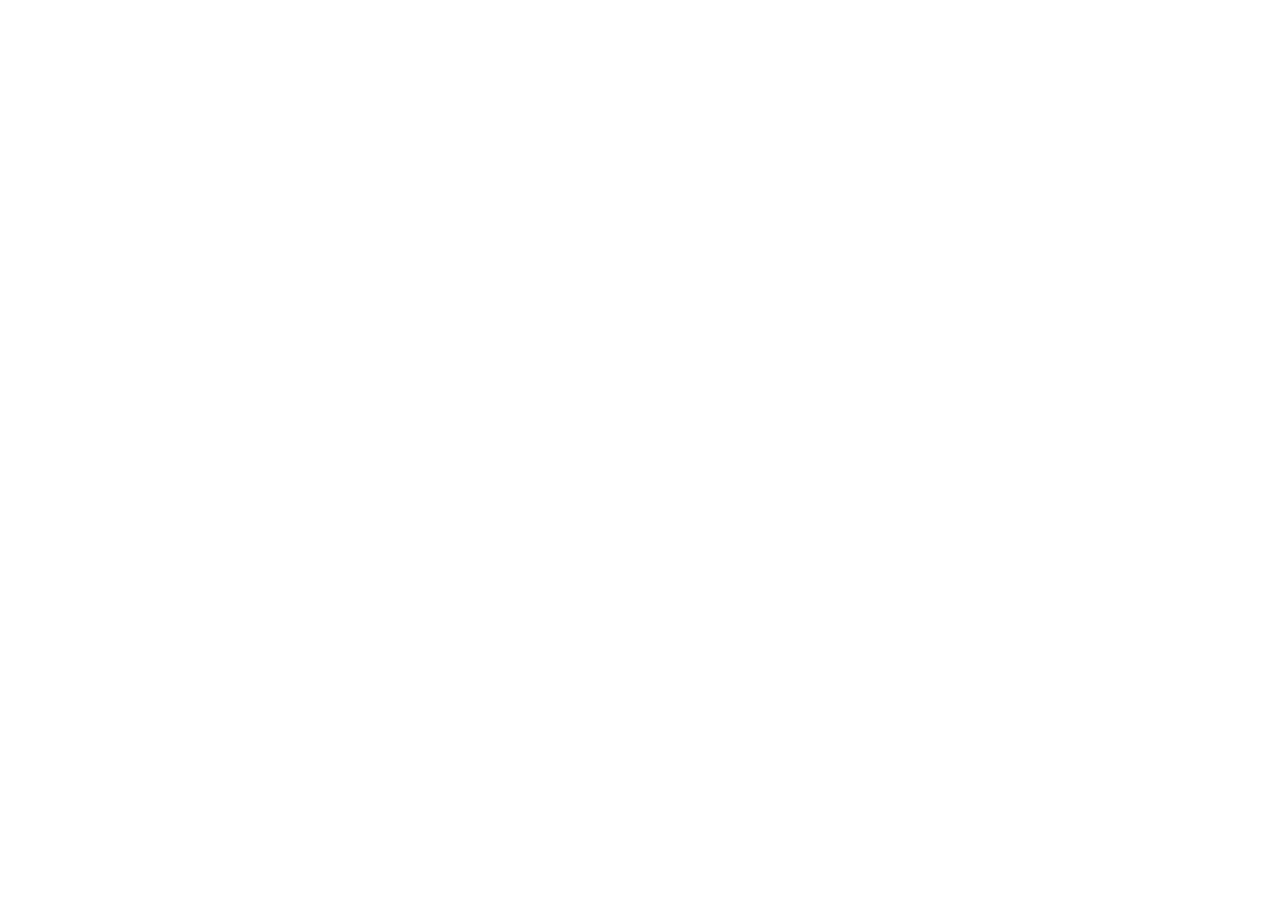
==== Geral/pages/dashboard.html @ c65c35d7 "Co-authored-by: ErikFelipeDalonso <ErikFelipeDalonso@users.noreply.github.com> Co-authored-by: natha" ====
<!DOCTYPE html>
<html lang="en">
<head>
    <meta charset="UTF-8">
    <meta name="viewport" content="width=device-width, initial-scale=1.0">
    <title>A-TRAIN</title>
</head>
<body>
    
</body>
</html>
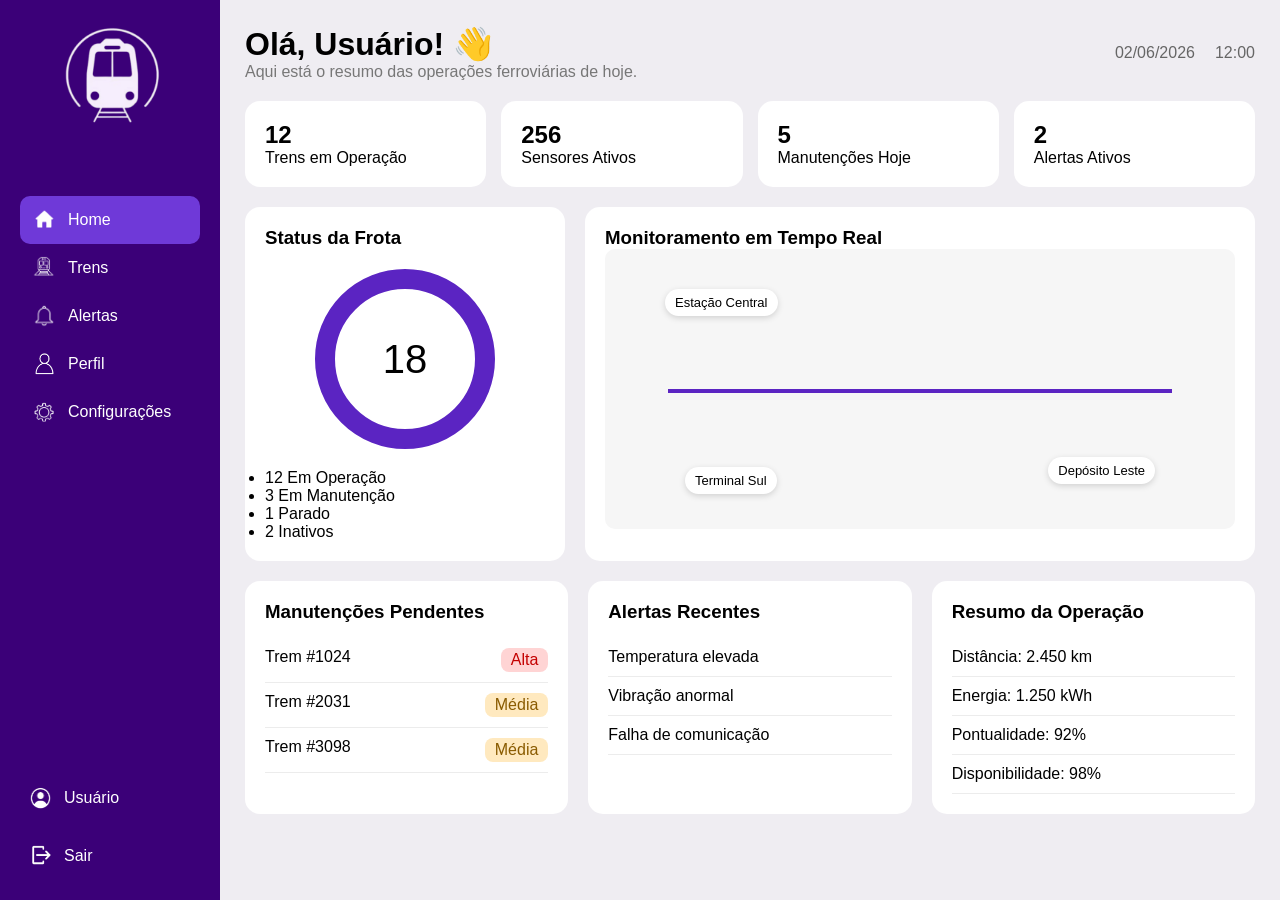
==== commit febf59ad: "iconografia, front do dashboard e usuarios" ====
--- a/Geral/pages/dashboard.html
+++ b/Geral/pages/dashboard.html
@@ -4,8 +4,230 @@
     <meta charset="UTF-8">
     <meta name="viewport" content="width=device-width, initial-scale=1.0">
     <title>A-TRAIN</title>
+    <link rel="stylesheet" href="../CSS/dashboard.css">
 </head>
+
 <body>
+
+<div class="container">
+
+   
+  <aside class="sidebar">
+
+<div class="logo">
+  <img src="../assets/Logo A-Train.png" alt="Logo A-Train" class="logo-img">
+</div>
+
+
+  <nav>
+    <a class="active" href="#">
+      <img src="../assets/home.png" alt="Home" class="icone-menu">
+      <span>Home</span>
+    </a>
+
+    <a href="#">
+      <img src="../assets/train.png" alt="Trens" class="icone-menu">
+      <span>Trens</span>
+    </a>
+
+    <a href="#">
+      <img src="../assets/alerta.png" alt="Alertas" class="icone-menu">
+      <span>Alertas</span>
+    </a>
+
+    <a href="#">
+      <img src="../assets/perfil.png" alt="Perfil" class="icone-menu">
+      <span>Perfil</span>
+    </a>
+
+    <a href="#">
+      <img src="../assets/configuracao.png" alt="Configurações" class="icone-menu">
+      <span>Configurações</span>
+    </a>
+  </nav>
+
+  <div class="bottom">
+  <a href="../pages/usuarios.html" class="perfil">
+    <img src="../assets/usuario.png" alt="Usuário" class="icone-menu">
+    <span>Usuário</span>
+  </a>
+
+    <a href="#" class="sair">
+      <img src="../assets/sair.png" alt="Sair" class="icone-menu">
+      <span>Sair</span>
+    </a>
+  </div>
+
+</aside>
+
+
+
+
+
+   
+    <main>
+
+       
+        <header class="topo">
+
+            <div>
+                <h1>Olá, Usuário! 👋</h1>
+                <p>Aqui está o resumo das operações ferroviárias de hoje.</p>
+            </div>
+
+            <div class="horario">
+                <span><i class="fa-regular fa-calendar"></i> 02/06/2026</span>
+                <span><i class="fa-regular fa-clock"></i> 12:00</span>
+            </div>
+
+        </header>
+
+
+       
+        <section class="cards">
+
+            <div class="card">
+                <i class="fa-solid fa-train"></i>
+                <h2>12</h2>
+                <p>Trens em Operação</p>
+            </div>
+
+            <div class="card">
+                <i class="fa-solid fa-wifi"></i>
+                <h2>256</h2>
+                <p>Sensores Ativos</p>
+            </div>
+
+            <div class="card">
+                <i class="fa-solid fa-screwdriver-wrench"></i>
+                <h2>5</h2>
+                <p>Manutenções Hoje</p>
+            </div>
+
+            <div class="card">
+                <i class="fa-solid fa-triangle-exclamation"></i>
+                <h2>2</h2>
+                <p>Alertas Ativos</p>
+            </div>
+
+        </section>
+
+
+     
+        <section class="principal">
+
+          
+            <div class="painel">
+
+                <h3>Status da Frota</h3>
+
+                <div class="grafico-placeholder">
+                    18
+                </div>
+
+                <ul>
+                    <li>12 Em Operação</li>
+                    <li>3 Em Manutenção</li>
+                    <li>1 Parado</li>
+                    <li>2 Inativos</li>
+                </ul>
+
+            </div>
+
+
+        
+            <div class="painel mapa">
+
+                <h3>Monitoramento em Tempo Real</h3>
+
+                <div class="mapa-area">
+
+                    <div class="linha"></div>
+
+                    <div class="trem">
+                        <i class="fa-solid fa-train"></i>
+                    </div>
+
+                    <div class="ponto p1">Estação Central</div>
+                    <div class="ponto p2">Terminal Sul</div>
+                    <div class="ponto p3">Depósito Leste</div>
+
+                </div>
+
+            </div>
+
+        </section>
+
+
     
+        <section class="inferior">
+
+            <div class="painel">
+
+                <h3>Manutenções Pendentes</h3>
+
+                <ul class="lista">
+
+                    <li>
+                        Trem #1024
+                        <span class="alta">Alta</span>
+                    </li>
+
+                    <li>
+                        Trem #2031
+                        <span class="media">Média</span>
+                    </li>
+
+                    <li>
+                        Trem #3098
+                        <span class="media">Média</span>
+                    </li>
+
+                </ul>
+
+            </div>
+
+
+            <div class="painel">
+
+                <h3>Alertas Recentes</h3>
+
+                <ul class="lista">
+
+                    <li>Temperatura elevada</li>
+
+                    <li>Vibração anormal</li>
+
+                    <li>Falha de comunicação</li>
+
+                </ul>
+
+            </div>
+
+
+            <div class="painel">
+
+                <h3>Resumo da Operação</h3>
+
+                <ul class="lista">
+
+                    <li>Distância: 2.450 km</li>
+
+                    <li>Energia: 1.250 kWh</li>
+
+                    <li>Pontualidade: 92%</li>
+
+                    <li>Disponibilidade: 98%</li>
+
+                </ul>
+
+            </div>
+
+        </section>
+
+    </main>
+
+</div>
+
 </body>
 </html>
--- a/Geral/CSS/dashboard.css
+++ b/Geral/CSS/dashboard.css
@@ -0,0 +1,351 @@
+@import url('https://fonts.cdnfonts.com/css/agrandir');
+
+*{
+    margin:0;
+    padding:0;
+    box-sizing:border-box;
+    font-family: 'Agrandir', Arial, sans-serif;
+}
+
+body{
+    background:#efedf2;
+}
+
+.container{
+    display:flex;
+    min-height:100vh;
+}
+
+.sidebar{
+    width:220px;
+    background:#3b0078;
+    color:#fff;
+    display:flex;
+    flex-direction:column;
+    justify-content:space-between;
+    padding:20px;
+}
+
+.logo {
+    text-align: center;
+    margin-bottom: 15px; 
+}
+
+.logo-img {
+    width: 120px;   
+    height: auto;
+    margin: 0 auto 20px auto;
+    display: block;
+}
+
+.sidebar nav {
+    display: flex;
+    flex-direction: column;
+    gap: 10px;
+    margin-top: -300px; 
+}
+
+.sidebar nav a {
+  display: flex;
+  align-items: center;
+  gap: 12px;
+  padding: 12px 16px;
+  border-radius: 10px;
+  color: #fff;
+  text-decoration: none;
+  transition: all 0.2s ease;
+}
+
+.sidebar nav a:hover {
+ background: rgba(255, 255, 255, 0.15);
+  transform: scale(1.05);
+}
+
+.sidebar nav a i {
+  font-size: 18px;
+  flex-shrink: 0;
+}
+
+.sidebar nav a.active {
+  background: #6f39d8;
+}
+
+
+.bottom a {
+  display: flex;
+  align-items: center;
+  gap: 12px;
+  padding: 12px;
+  border-radius: 10px;
+  color: #fff;
+  text-decoration: none;
+  transition: all 0.2s ease;
+}
+
+.bottom a:hover {
+  background: rgba(255, 255, 255, 0.15);
+  transform: scale(1.05);
+}
+
+.bottom{
+    display:flex;
+    flex-direction:column;
+    gap:10px;
+}
+
+.bottom button{
+    padding:12px;
+    border:none;
+    border-radius:10px;
+    cursor:pointer;
+}
+
+main{
+    flex:1;
+    padding:25px;
+}
+
+.topo{
+    display:flex;
+    justify-content:space-between;
+    align-items:center;
+}
+
+.topo p{
+    color:#777;
+}
+
+.horario{
+    display:flex;
+    gap:20px;
+    color:#666;
+}
+
+.cards{
+    margin-top:20px;
+    display:grid;
+    grid-template-columns:repeat(4,1fr);
+    gap:15px;
+}
+
+.card{
+    background:#fff;
+    border-radius:15px;
+    padding:20px;
+}
+
+.card i{
+    font-size:35px;
+    color:#5b24c2;
+    margin-bottom:10px;
+}
+
+.principal{
+    display:grid;
+    grid-template-columns:320px 1fr;
+    gap:20px;
+    margin-top:20px;
+}
+
+.painel{
+    background:#fff;
+    border-radius:15px;
+    padding:20px;
+}
+
+.grafico-placeholder{
+    width:180px;
+    height:180px;
+    border-radius:50%;
+    border:20px solid #5b24c2;
+    display:flex;
+    align-items:center;
+    justify-content:center;
+    font-size:40px;
+    margin:20px auto;
+}
+
+.mapa-area{
+    position:relative;
+    height:280px;
+    background:#f6f6f6;
+    border-radius:10px;
+    overflow:hidden;
+}
+
+.linha{
+    position:absolute;
+    width:80%;
+    height:4px;
+    background:#5b24c2;
+    top:50%;
+    left:10%;
+}
+
+.trem{
+    position:absolute;
+    top:44%;
+    left:50%;
+    font-size:28px;
+    color:#5b24c2;
+}
+
+.ponto{
+    position:absolute;
+    background:#fff;
+    padding:6px 10px;
+    border-radius:20px;
+    box-shadow:0 2px 6px rgba(0,0,0,.15);
+    font-size:13px;
+}
+
+.p1{
+    top:40px;
+    left:60px;
+}
+
+.p2{
+    bottom:35px;
+    left:80px;
+}
+
+.p3{
+    bottom:45px;
+    right:80px;
+}
+
+.inferior{
+    display:grid;
+    grid-template-columns:repeat(3,1fr);
+    gap:20px;
+    margin-top:20px;
+}
+
+.lista{
+    margin-top:15px;
+    list-style:none;
+}
+
+.lista li{
+    display:flex;
+    justify-content:space-between;
+    padding:10px 0;
+    border-bottom:1px solid #ececec;
+}
+
+.alta{
+    background:#ffd4d4;
+    color:#c40000;
+    padding:3px 10px;
+    border-radius:8px;
+}
+
+.media{
+    background:#ffe9bf;
+    color:#8a5b00;
+    padding:3px 10px;
+    border-radius:8px;
+}
+
+.icone-menu {
+    width: 24px;  
+    height: 24px;
+    object-fit: contain;
+    flex-shrink: 0;
+    margin-left: -4px; 
+}
+
+/* Links do menu */
+.sidebar nav a {
+    display: flex;
+    align-items: center;
+    gap: 12px;
+    padding: 12px 16px;
+    border-radius: 10px;
+    color: #fff;
+    text-decoration: none;
+    transition: background 0.2s;
+
+  margin-top: -10px; /* sobe o bloco de navegação */
+}
+
+
+/* Botão de perfil */
+.perfil {
+    display: flex;
+    align-items: center;
+    justify-content: flex-start;
+    gap: 12px;
+}
+
+/* Mantém o ícone branco caso seja PNG transparente */
+.icone-menu img {
+    display: block;
+}
+
+
+
+/* ===== RESPONSIVIDADE ===== */
+
+@media (max-width: 768px) {
+
+    .container {
+        flex-direction: column;
+    }
+
+    .sidebar {
+        width: 100%;
+        height: auto;
+        padding: 15px;
+    }
+
+    .sidebar nav {
+        flex-direction: row;
+        justify-content: space-around;
+        flex-wrap: wrap;
+    }
+
+    .sidebar nav a {
+        font-size: 13px;
+        padding: 8px;
+    }
+
+    .bottom {
+        flex-direction: row;
+        justify-content: space-between;
+        margin-top: 15px;
+    }
+
+    .topo {
+        flex-direction: column;
+        align-items: flex-start;
+        gap: 10px;
+    }
+
+    .horario {
+        flex-wrap: wrap;
+        gap: 10px;
+    }
+
+    .cards {
+        grid-template-columns: 1fr;
+    }
+
+    .principal {
+        grid-template-columns: 1fr;
+    }
+
+    .inferior {
+        grid-template-columns: 1fr;
+    }
+
+    .grafico-placeholder {
+        width: 140px;
+        height: 140px;
+        font-size: 32px;
+    }
+
+    .mapa-area {
+        height: 220px;
+    }
+}
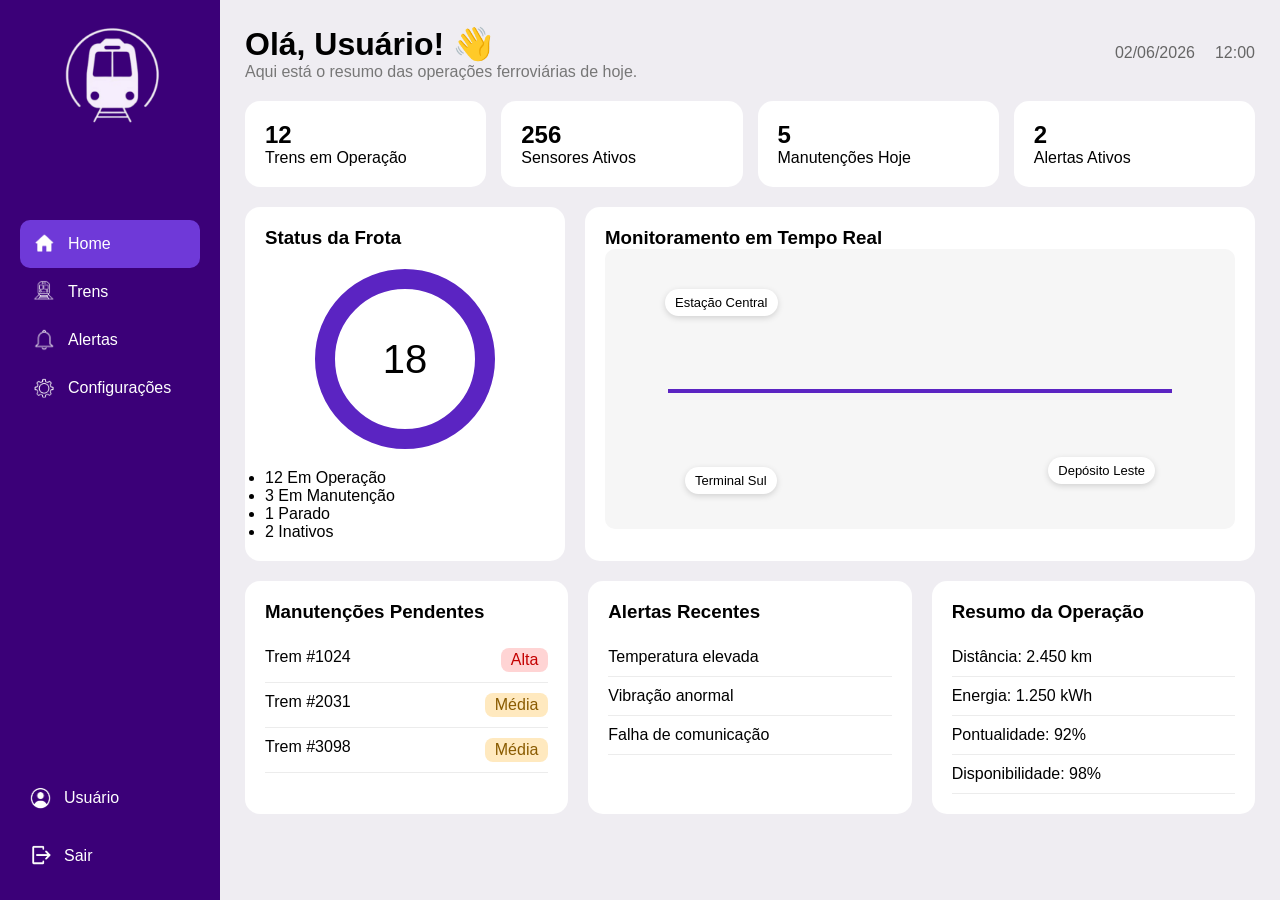
==== commit dfc736de: "dashboard e usuarios responsivo, padronização da navbar" ====
--- a/Geral/pages/dashboard.html
+++ b/Geral/pages/dashboard.html
@@ -9,6 +9,8 @@
 
 <body>
 
+<button class="menu-toggle">☰</button>
+
 <div class="container">
 
    
@@ -35,10 +37,7 @@
       <span>Alertas</span>
     </a>
 
-    <a href="#">
-      <img src="../assets/perfil.png" alt="Perfil" class="icone-menu">
-      <span>Perfil</span>
-    </a>
+
 
     <a href="#">
       <img src="../assets/configuracao.png" alt="Configurações" class="icone-menu">
@@ -229,5 +228,16 @@
 
 </div>
 
+<script>
+const toggle=document.querySelector('.menu-toggle');
+const sidebar=document.querySelector('.sidebar');
+
+toggle.addEventListener('click',()=>{
+sidebar.classList.toggle('active');
+});
+</script>
+
+
+
 </body>
 </html>
--- a/Geral/CSS/dashboard.css
+++ b/Geral/CSS/dashboard.css
@@ -283,69 +283,216 @@
     display: block;
 }
 
-
-
-/* ===== RESPONSIVIDADE ===== */
-
-@media (max-width: 768px) {
-
-    .container {
-        flex-direction: column;
-    }
-
-    .sidebar {
-        width: 100%;
-        height: auto;
-        padding: 15px;
-    }
-
-    .sidebar nav {
-        flex-direction: row;
-        justify-content: space-around;
-        flex-wrap: wrap;
-    }
-
-    .sidebar nav a {
-        font-size: 13px;
-        padding: 8px;
-    }
-
-    .bottom {
-        flex-direction: row;
-        justify-content: space-between;
-        margin-top: 15px;
-    }
-
-    .topo {
-        flex-direction: column;
-        align-items: flex-start;
-        gap: 10px;
-    }
-
-    .horario {
-        flex-wrap: wrap;
-        gap: 10px;
-    }
-
-    .cards {
-        grid-template-columns: 1fr;
-    }
-
-    .principal {
-        grid-template-columns: 1fr;
-    }
-
-    .inferior {
-        grid-template-columns: 1fr;
-    }
-
-    .grafico-placeholder {
-        width: 140px;
-        height: 140px;
-        font-size: 32px;
-    }
-
-    .mapa-area {
-        height: 220px;
-    }
+.menu-toggle{
+    display: none
+}
+
+/* ===== CELULAR ===== */
+
+@media (max-width:768px){
+
+body{
+overflow-x:hidden;
+}
+
+.container{
+display:block;
+}
+
+
+/* BOTÃO MENU (igual usuários) */
+
+.menu-toggle{
+
+display:block;
+
+position:fixed;
+
+top:15px;
+
+left:15px;
+
+background:#3b0078;
+
+color:#fff;
+
+border:none;
+
+font-size:26px;
+
+padding:8px 12px;
+
+border-radius:8px;
+
+cursor:pointer;
+
+z-index:1100;
+
+}
+
+
+/* NAVBAR IGUAL USUÁRIOS */
+
+.sidebar{
+
+position:fixed;
+
+top:0;
+
+left:0;
+
+width:220px;
+
+height:100vh;
+
+transform:translateX(-100%);
+
+transition:.3s;
+
+z-index:1000;
+
+padding:20px;
+
+overflow-y:auto;
+
+}
+
+
+.sidebar.active{
+
+transform:translateX(0);
+
+}
+
+
+.logo{
+
+display:flex;
+
+justify-content:center;
+
+margin-bottom:25px;
+
+}
+
+
+.logo-img{
+
+width:75px;
+
+height:auto;
+
+}
+
+
+.sidebar nav{
+
+display:flex;
+
+flex-direction:column;
+
+gap:10px;
+
+margin-top:20px;
+
+}
+
+
+.sidebar nav a{
+
+width:100%;
+
+}
+
+
+.bottom{
+
+margin-top:auto;
+
+display:flex;
+
+flex-direction:column;
+
+gap:10px;
+
+}
+
+
+/* DASHBOARD MOBILE */
+
+main{
+
+margin-left:0;
+
+padding:70px 15px 20px;
+
+}
+
+
+.topo{
+
+flex-direction:column;
+
+align-items:flex-start;
+
+gap:10px;
+
+}
+
+
+.horario{
+
+flex-wrap:wrap;
+
+gap:10px;
+
+}
+
+
+.cards{
+
+grid-template-columns:1fr;
+
+}
+
+
+.principal{
+
+grid-template-columns:1fr;
+
+}
+
+
+.inferior{
+
+grid-template-columns:1fr;
+
+}
+
+
+.card,
+.painel{
+
+width:100%;
+
+}
+
+
+.grafico-placeholder{
+
+width:140px;
+
+height:140px;
+
+font-size:32px;
+
+}
+
+
+.mapa-area{
+
+height:220px;
+
+}
+
 }
